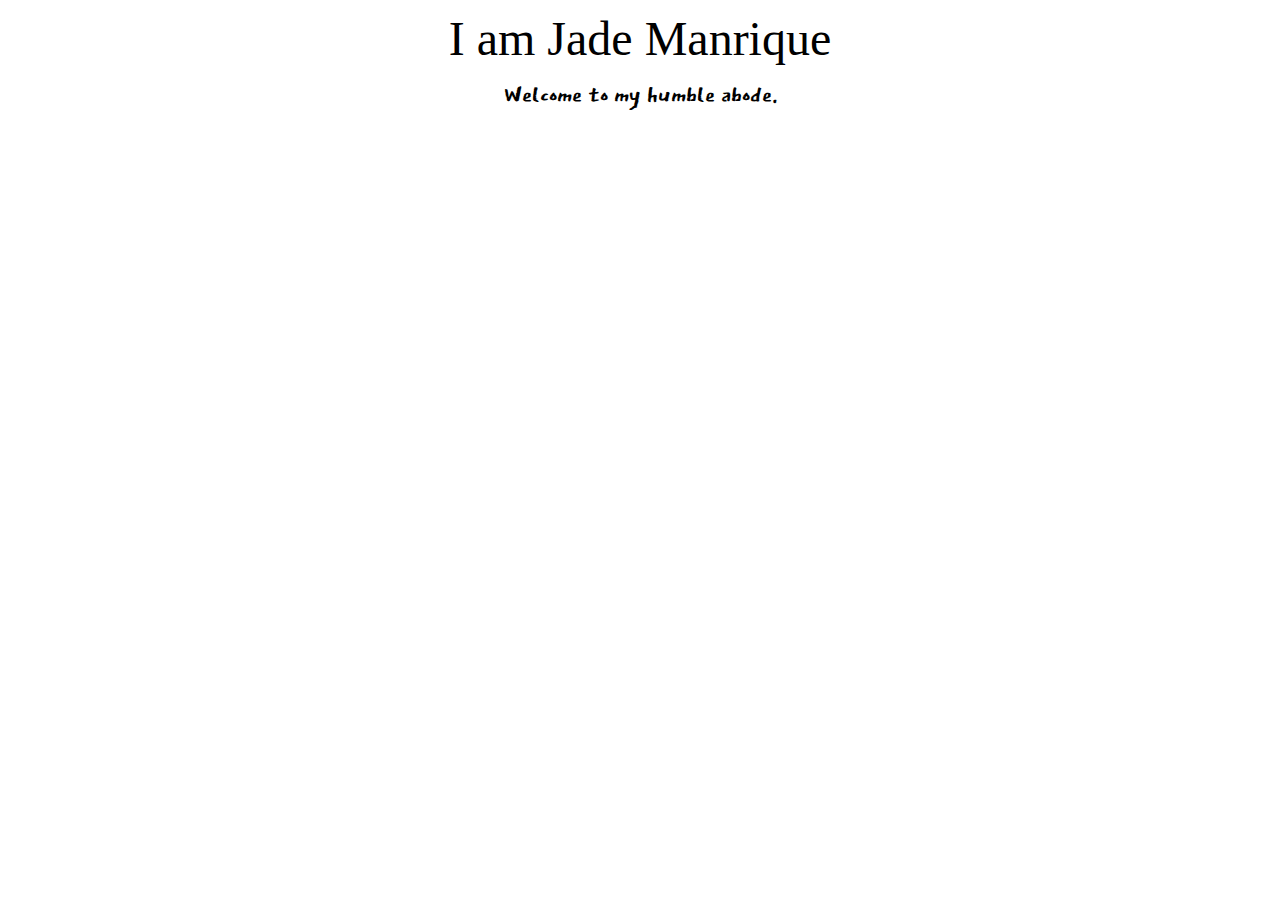
==== index.html @ 16b418fb "Added new files" ====
<!doctype html>

<html lang="en">

<head>
  <meta charset="utf-8">

  <title> About Me </title>
  <meta name="description" content="A webpage about me">
  <meta name="author" content="Jade Manrique">
  <meta name="viewport" content="width=device-width, initial-scale=1.0">

  <link rel="icon" href="img/axe.png">
  <link rel="stylesheet" href="css/reset.css?v=1.0">
  <link rel="stylesheet" href="css/styles.css?v=1.0">
  <script src="scripts/jquery-3.3.1.min.js"></script>
  <script src="scripts/scripts.js"></script>
</head>

<body>

  <h1> I am Jade Manrique </h1>
  <h2> Welcome to my humble abode. </h2>

</body>

</html>
---- css/styles.css ----
@import url('https://fonts.googleapis.com/css?family=Black+Han+Sans|East+Sea+Dokdo|Gugi|Permanent+Marker|Righteous|Shrikhand|Source+Sans+Pro');

h1 {
	margin: 15px;
	text-align: center;
	font-family: 'Permanent Marker', cursive;
	font-size: 3em;
}

h2 {
	margin: 15px;
	text-align: center;
	font-family: 'East Sea Dokdo', sans-serif;
	font-size: 2em;
}

/* Desktops and laptops ----------- */
@media only screen  and (min-width : 800px) (max-width : 1800px){

}

/* Large screens ----------- */
@media only screen  and (min-width : 1824px) {

}
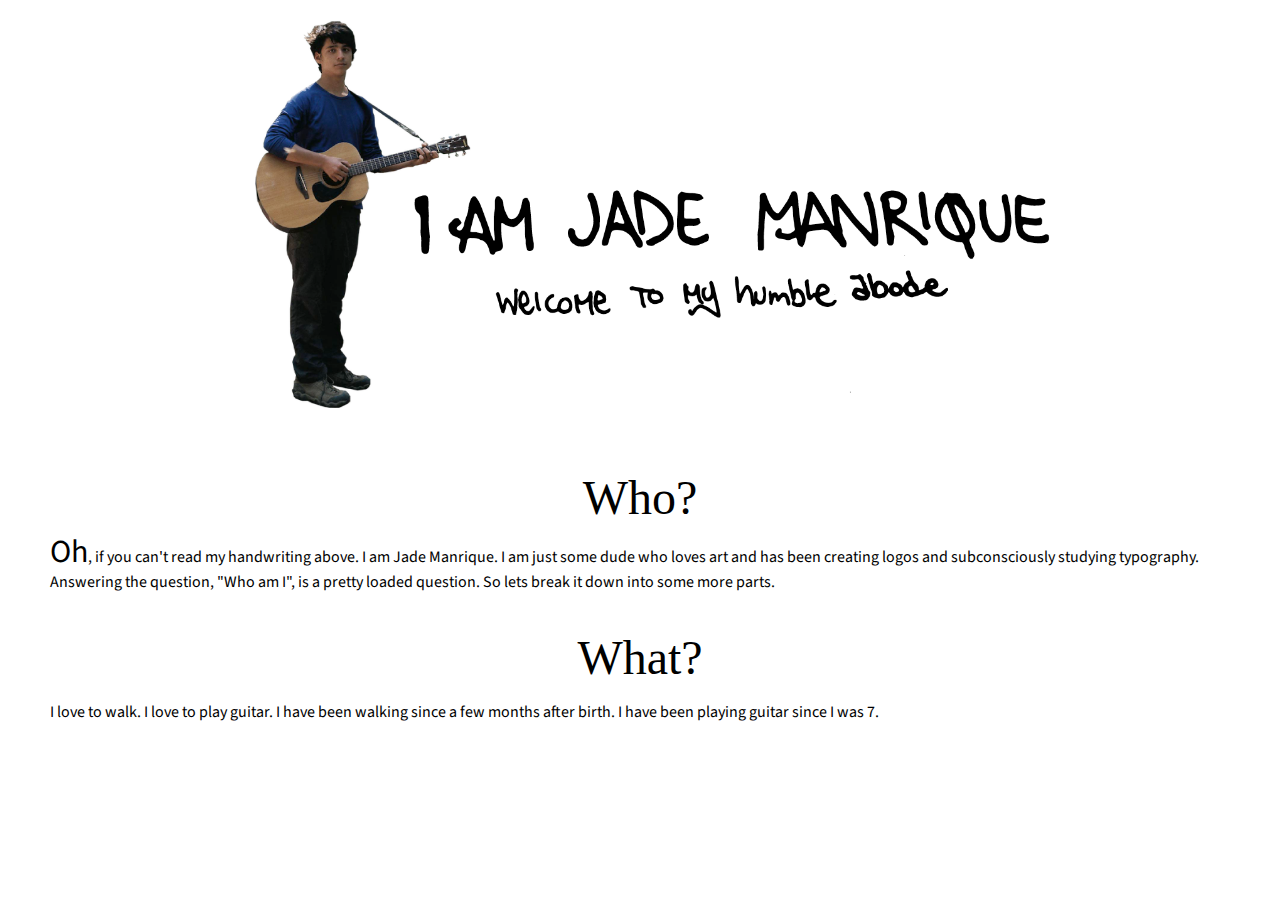
==== commit 73687bce: "Commit" ====
--- a/index.html
+++ b/index.html
@@ -19,8 +19,17 @@
 
 <body>
 
-  <h1> I am Jade Manrique </h1>
-  <h2> Welcome to my humble abode. </h2>
+  <img class="center size" src="img/me-logo.png" alt="my intro" />
+
+  <div class="article">
+    <h1> Who? </h1>
+    <p><span class="big">Oh</span>, if you can't read my handwriting above. I am Jade Manrique. I am just some dude who loves art and has been creating logos and subconsciously studying typography. Answering the question, "Who am I", is a pretty loaded question. So lets break it down into some more parts.</p>
+  </div>
+
+  <div class="article">
+    <h1> What? </h1>
+    <p>I love to walk. I love to play guitar. I have been walking since a few months after birth. I have been playing guitar since I was 7. </p>
+  </div>
 
 </body>
 
--- a/css/styles.css
+++ b/css/styles.css
@@ -1,25 +1,71 @@
 @import url('https://fonts.googleapis.com/css?family=Black+Han+Sans|East+Sea+Dokdo|Gugi|Permanent+Marker|Righteous|Shrikhand|Source+Sans+Pro');
 
+/* raw global styles */
+
 h1 {
-	margin: 15px;
+	margin: 30px;
 	text-align: center;
 	font-family: 'Permanent Marker', cursive;
 	font-size: 3em;
 }
 
 h2 {
-	margin: 15px;
+	margin: 30px;
 	text-align: center;
 	font-family: 'East Sea Dokdo', sans-serif;
 	font-size: 2em;
 }
 
+p {
+	font-family: 'Source Sans Pro', sans-serif;
+	font-size: 1em;
+}
+
+/* article */
+
+.article {
+	margin: 50px;
+	line-height: 25px;
+}
+
+/* global classes */
+.center {
+    display: block;
+    margin-left: auto;
+    margin-right: auto;
+}
+
+.size {
+	width: 900px;
+}
+
+.big {
+	font-size: 2em;
+}
+
 /* Desktops and laptops ----------- */
-@media only screen  and (min-width : 800px) (max-width : 1800px){
+@media screen and (max-width: 920px) {
+
+  body {
+		background-color: red;
+	}
+
+	.size {
+		width: 90%;
+	}
 
 }
 
-/* Large screens ----------- */
-@media only screen  and (min-width : 1824px) {
+@media screen and (max-width: 450px) {
+
+	body {
+		background-color: black;
+	}
+
+	.size {
+		width: 100%;
+	}
+
+
 
 }
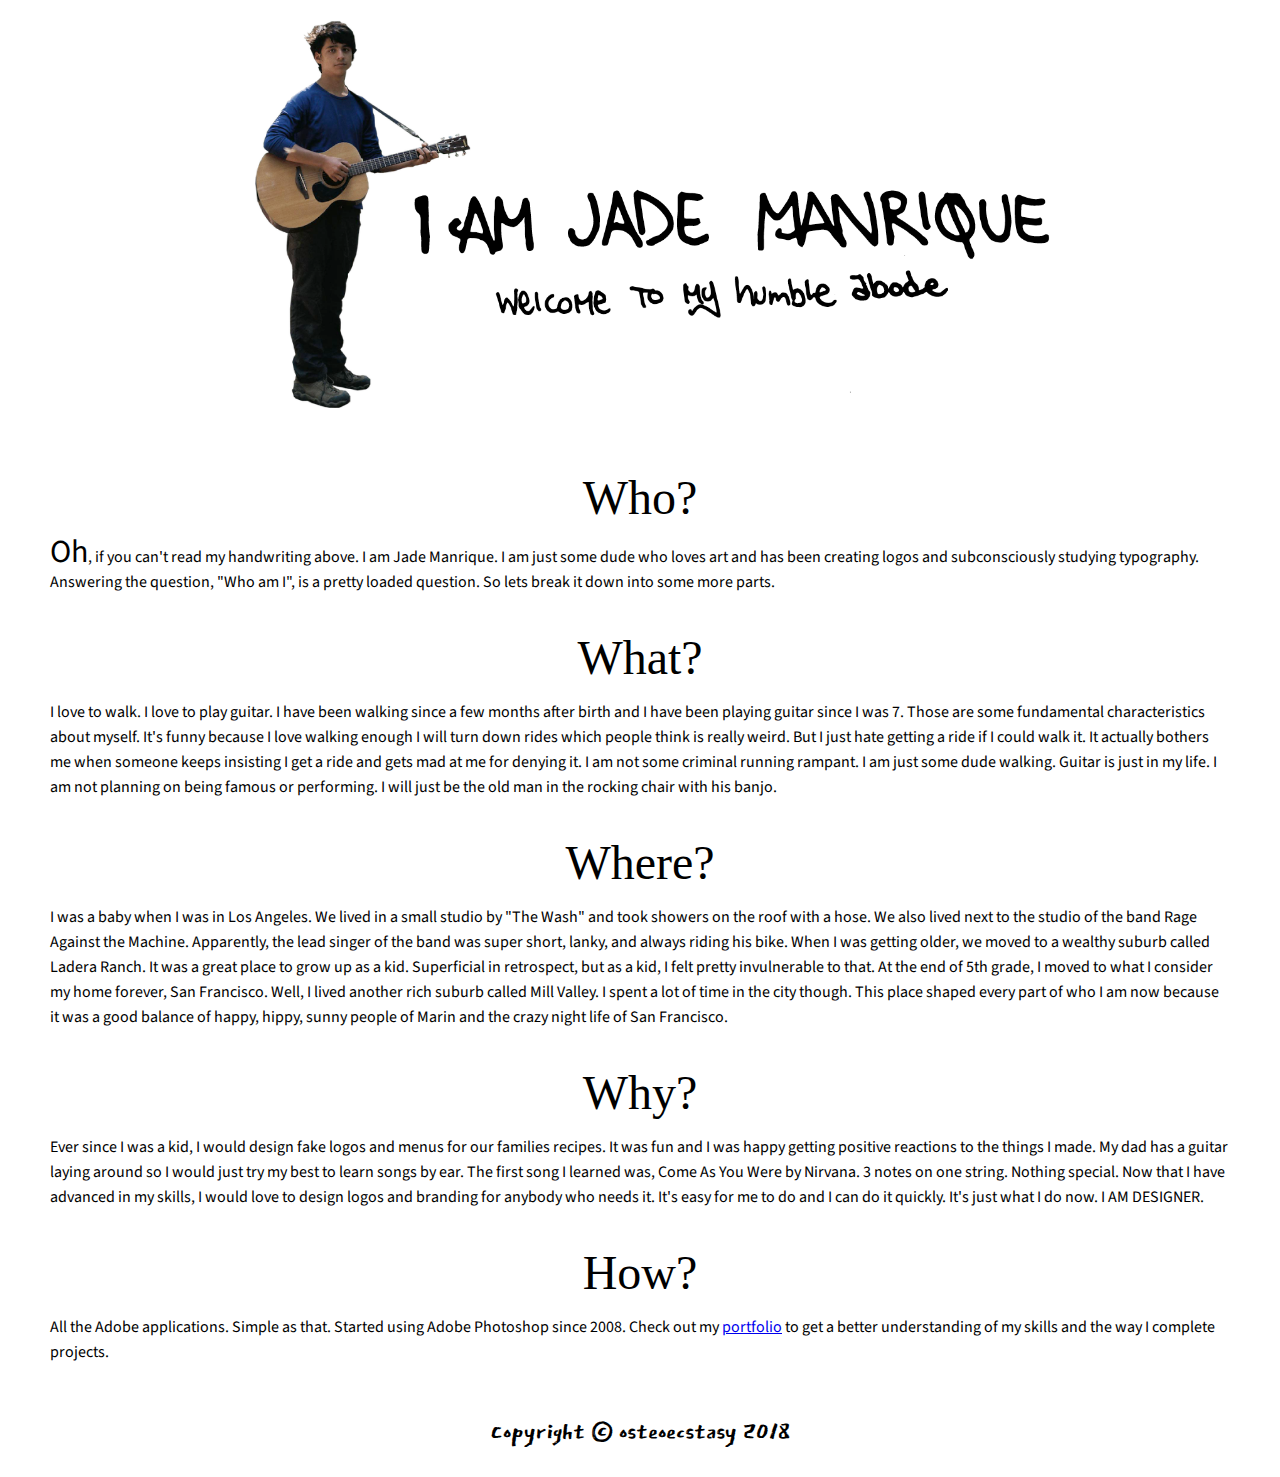
==== commit caba029a: "Finished" ====
--- a/index.html
+++ b/index.html
@@ -28,8 +28,25 @@
 
   <div class="article">
     <h1> What? </h1>
-    <p>I love to walk. I love to play guitar. I have been walking since a few months after birth. I have been playing guitar since I was 7. </p>
+    <p>I love to walk. I love to play guitar. I have been walking since a few months after birth and I have been playing guitar since I was 7. Those are some fundamental characteristics about myself. It's funny because I love walking enough I will turn down rides which people think is really weird. But I just hate getting a ride if I could walk it. It actually bothers me when someone keeps insisting I get a ride and gets mad at me for denying it. I am not some criminal running rampant. I am just some dude walking. Guitar is just in my life. I am not planning on being famous or performing. I will just be the old man in the rocking chair with his banjo. </p>
   </div>
+
+  <div class="article">
+    <h1> Where? </h1>
+    <p>I was a baby when I was in Los Angeles. We lived in a small studio by "The Wash" and took showers on the roof with a hose. We also lived next to the studio of the band Rage Against the Machine. Apparently, the lead singer of the band was super short, lanky, and always riding his bike. When I was getting older, we moved to a wealthy suburb called Ladera Ranch. It was a great place to grow up as a kid. Superficial in retrospect, but as a kid, I felt pretty invulnerable to that. At the end of 5th grade, I moved to what I consider my home forever, San Francisco. Well, I lived another rich suburb called Mill Valley. I spent a lot of time in the city though. This place shaped every part of who I am now because it was a good balance of happy, hippy, sunny people of Marin and the crazy night life of San Francisco.</p>
+  </div>
+
+  <div class="article">
+    <h1> Why? </h1>
+    <p>Ever since I was a kid, I would design fake logos and menus for our families recipes. It was fun and I was happy getting positive reactions to the things I made. My dad has a guitar laying around so I would just try my best to learn songs by ear. The first song I learned was, Come As You Were by Nirvana. 3 notes on one string. Nothing special. Now that I have advanced in my skills, I would love to design logos and branding for anybody who needs it. It's easy for me to do and I can do it quickly. It's just what I do now. I AM DESIGNER.</p>
+  </div>
+
+  <div class="article">
+    <h1> How? </h1>
+    <p>All the Adobe applications. Simple as that. Started using Adobe Photoshop since 2008. Check out my <a href="http://osteoecstasy.thehiddenweb.net/">portfolio</a> to get a better understanding of my skills and the way I complete projects.</p>
+  </div>
+
+  <h2> Copyright &copy; osteoecstasy 2018 </h2>
 
 </body>
 
--- a/css/styles.css
+++ b/css/styles.css
@@ -46,9 +46,7 @@
 /* Desktops and laptops ----------- */
 @media screen and (max-width: 920px) {
 
-  body {
-		background-color: red;
-	}
+
 
 	.size {
 		width: 90%;
@@ -58,9 +56,7 @@
 
 @media screen and (max-width: 450px) {
 
-	body {
-		background-color: black;
-	}
+
 
 	.size {
 		width: 100%;
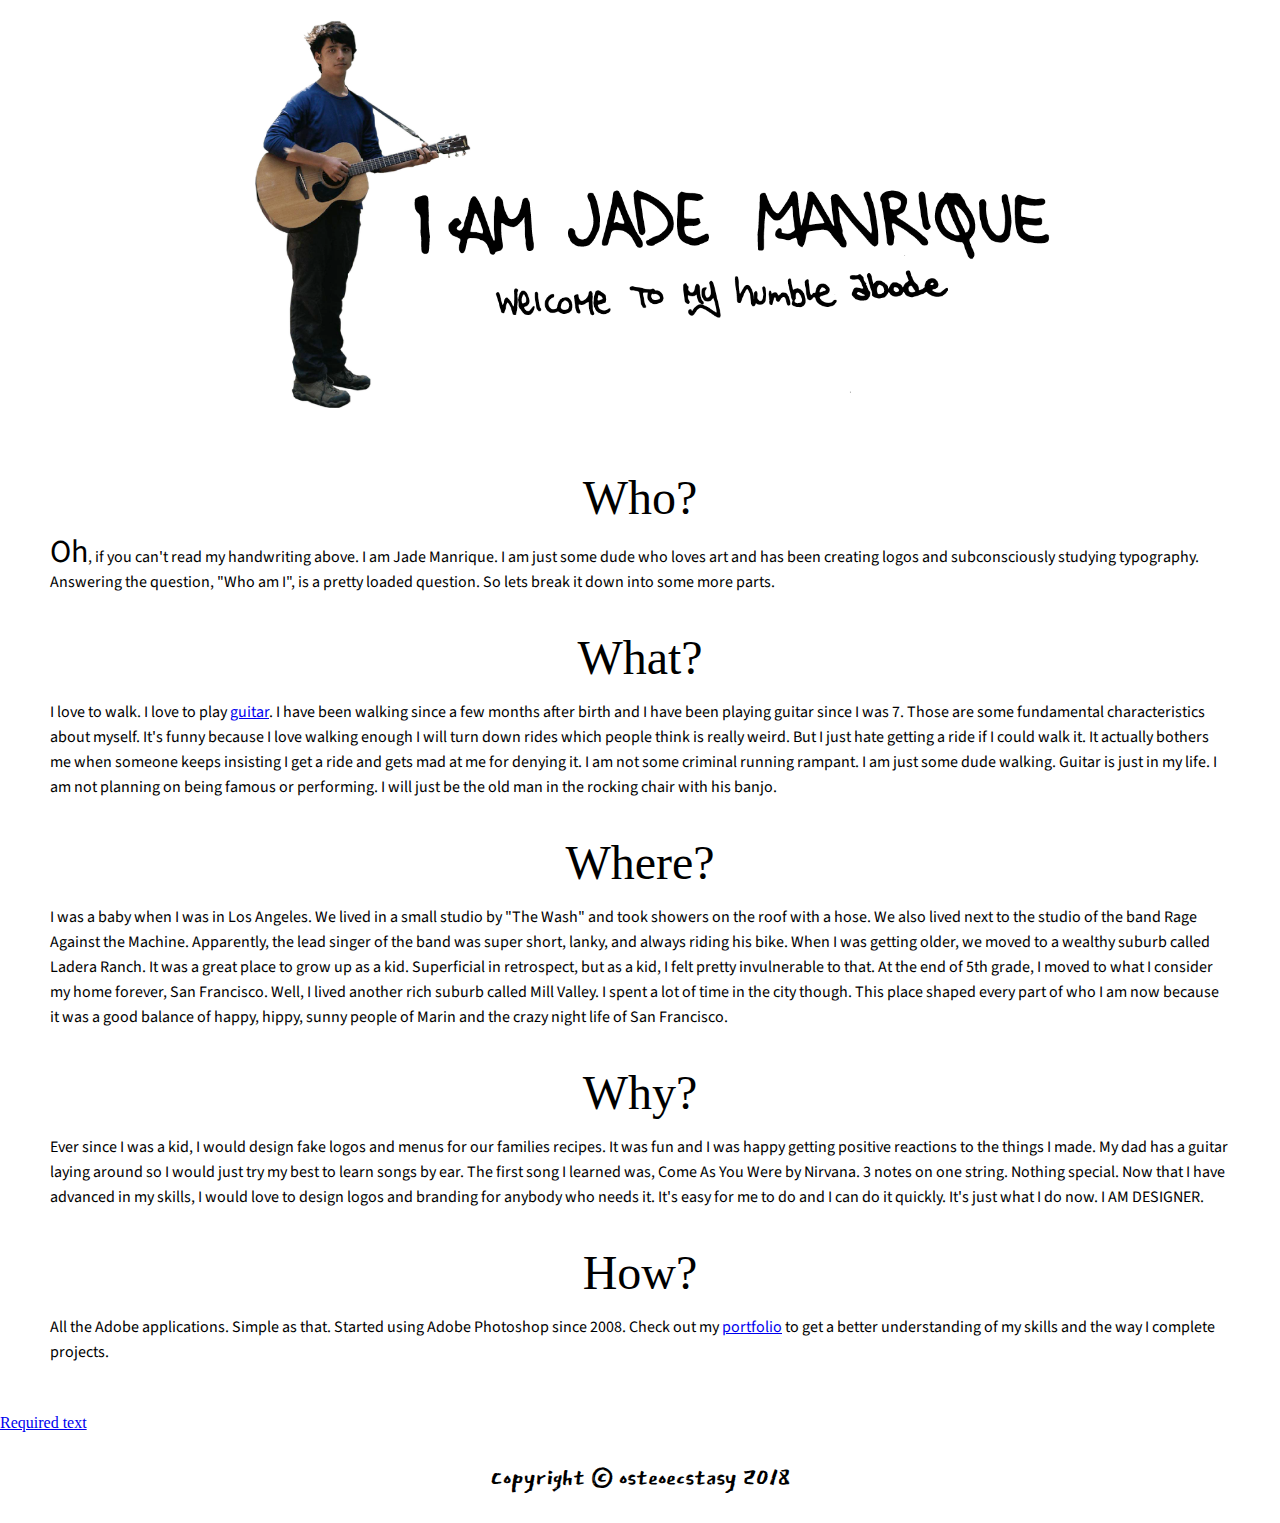
==== commit e5aaa3e9: "Added new files" ====
--- a/index.html
+++ b/index.html
@@ -28,7 +28,7 @@
 
   <div class="article">
     <h1> What? </h1>
-    <p>I love to walk. I love to play guitar. I have been walking since a few months after birth and I have been playing guitar since I was 7. Those are some fundamental characteristics about myself. It's funny because I love walking enough I will turn down rides which people think is really weird. But I just hate getting a ride if I could walk it. It actually bothers me when someone keeps insisting I get a ride and gets mad at me for denying it. I am not some criminal running rampant. I am just some dude walking. Guitar is just in my life. I am not planning on being famous or performing. I will just be the old man in the rocking chair with his banjo. </p>
+    <p>I love to walk. I love to play <a href="#">guitar<img src="img/face.png" /></a>. I have been walking since a few months after birth and I have been playing guitar since I was 7. Those are some fundamental characteristics about myself. It's funny because I love walking enough I will turn down rides which people think is really weird. But I just hate getting a ride if I could walk it. It actually bothers me when someone keeps insisting I get a ride and gets mad at me for denying it. I am not some criminal running rampant. I am just some dude walking. Guitar is just in my life. I am not planning on being famous or performing. I will just be the old man in the rocking chair with his banjo. </p>
   </div>
 
   <div class="article">
@@ -46,6 +46,8 @@
     <p>All the Adobe applications. Simple as that. Started using Adobe Photoshop since 2008. Check out my <a href="http://osteoecstasy.thehiddenweb.net/">portfolio</a> to get a better understanding of my skills and the way I complete projects.</p>
   </div>
 
+  <a href="#">Required text<img src="img/face.png" /></a>
+
   <h2> Copyright &copy; osteoecstasy 2018 </h2>
 
 </body>
--- a/css/styles.css
+++ b/css/styles.css
@@ -43,6 +43,17 @@
 	font-size: 2em;
 }
 
+a img {
+	display:none;
+}
+
+a:hover img {
+	display: block;
+	position: absolute;
+	top: 500px;
+	left: 160px;
+}
+
 /* Desktops and laptops ----------- */
 @media screen and (max-width: 920px) {
 
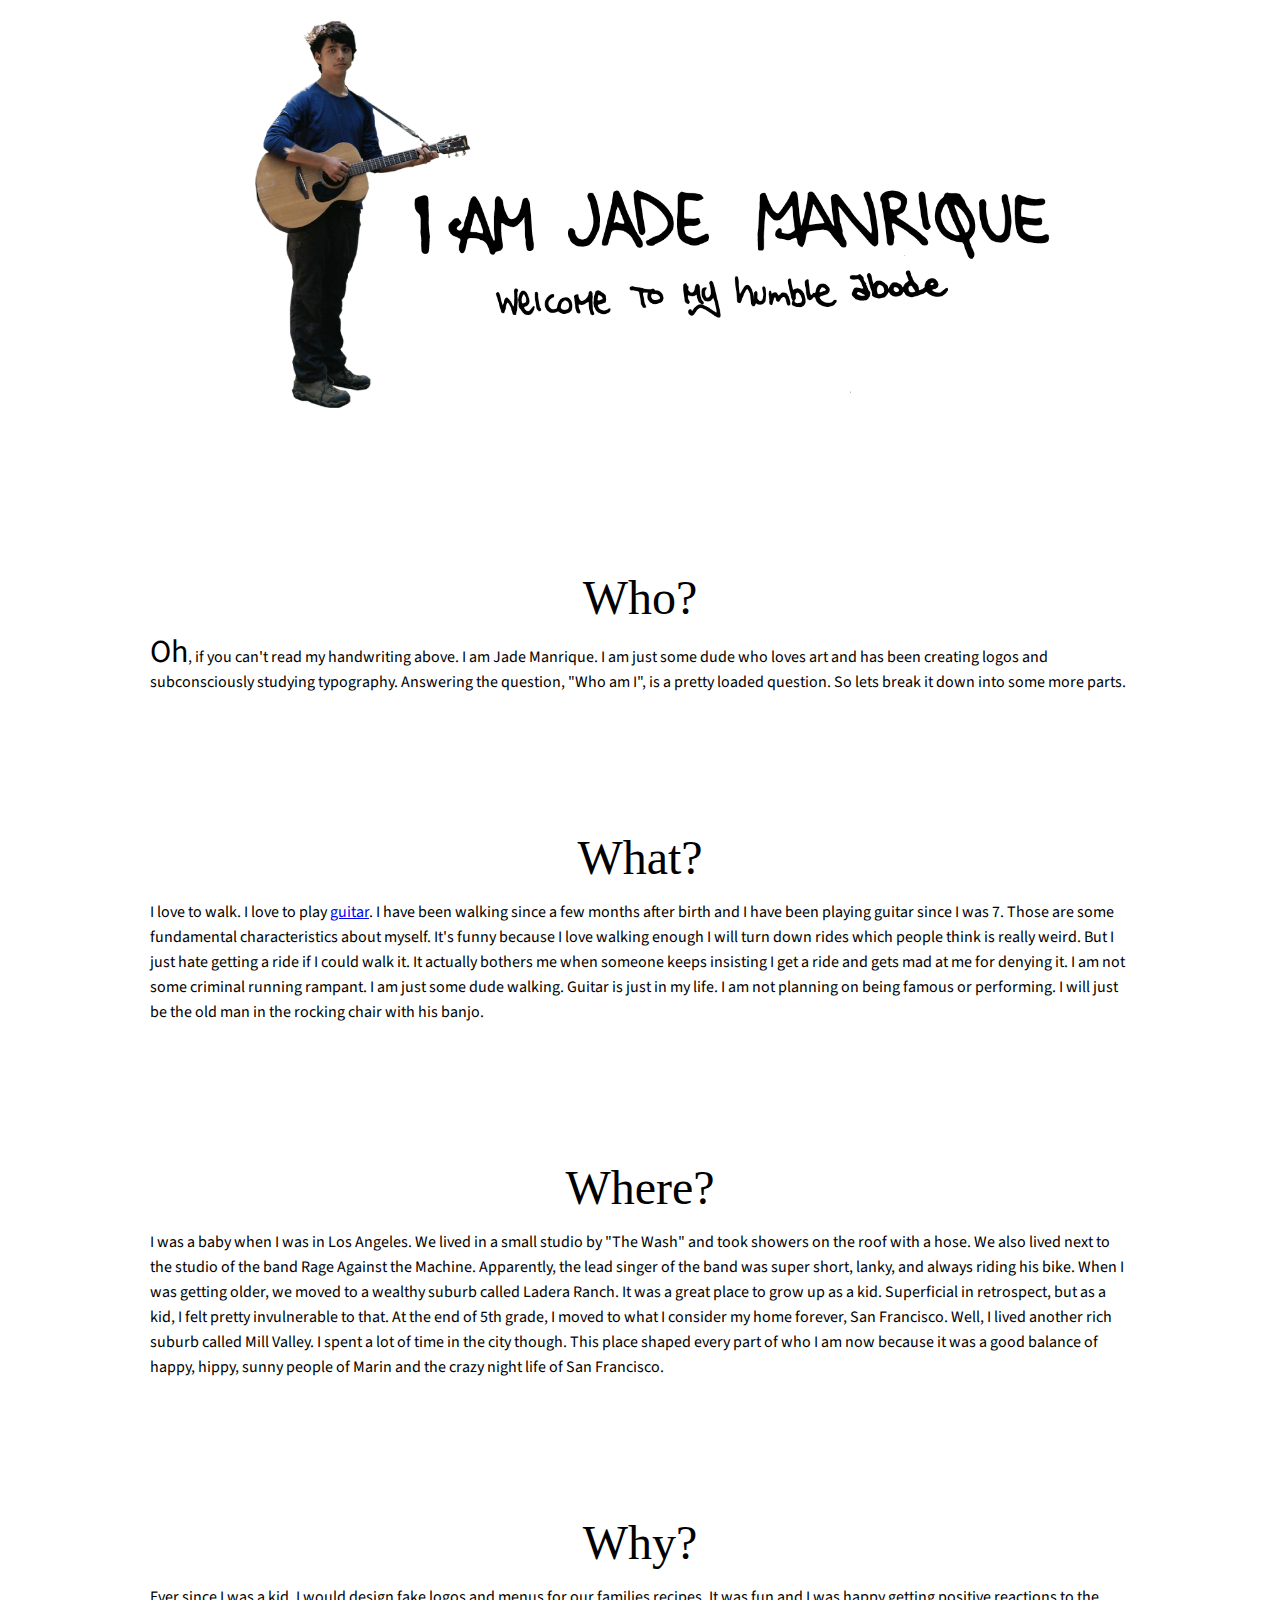
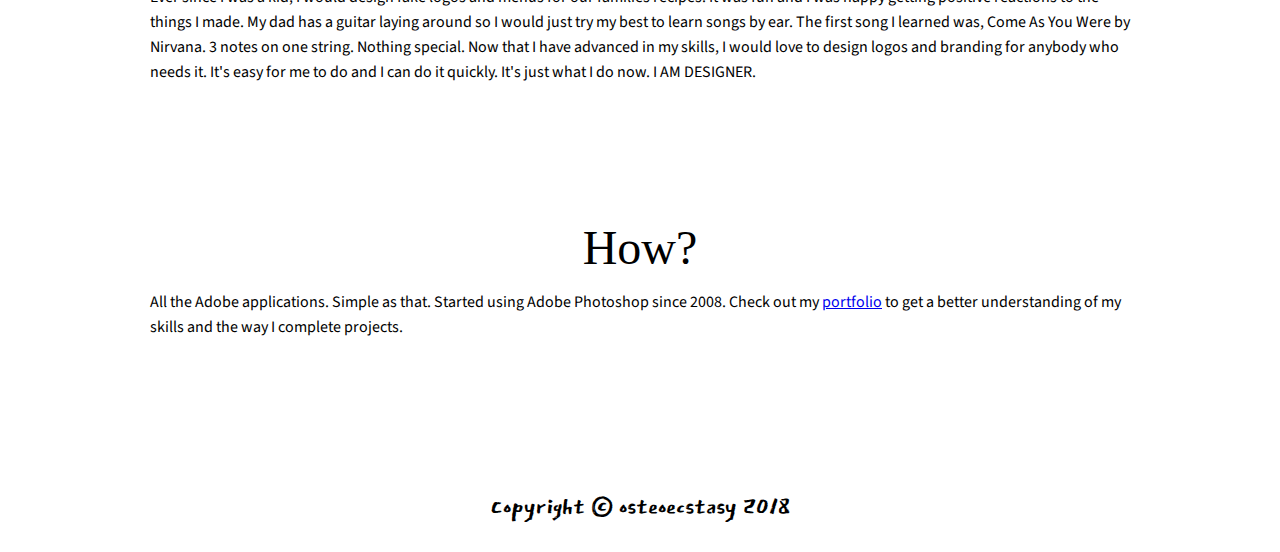
==== commit bcdd2467: "added new files" ====
--- a/index.html
+++ b/index.html
@@ -28,7 +28,7 @@
 
   <div class="article">
     <h1> What? </h1>
-    <p>I love to walk. I love to play <a href="#">guitar<img src="img/face.png" /></a>. I have been walking since a few months after birth and I have been playing guitar since I was 7. Those are some fundamental characteristics about myself. It's funny because I love walking enough I will turn down rides which people think is really weird. But I just hate getting a ride if I could walk it. It actually bothers me when someone keeps insisting I get a ride and gets mad at me for denying it. I am not some criminal running rampant. I am just some dude walking. Guitar is just in my life. I am not planning on being famous or performing. I will just be the old man in the rocking chair with his banjo. </p>
+    <p>I love to walk. I love to play <a href="#" class="disable" onclick="return false">guitar<img class="delarte" src="img/what/delarte.png" width="60px" /></a>. I have been walking since a few months after birth and I have been playing guitar since I was 7. Those are some fundamental characteristics about myself. It's funny because I love walking enough I will turn down rides which people think is really weird. But I just hate getting a ride if I could walk it. It actually bothers me when someone keeps insisting I get a ride and gets mad at me for denying it. I am not some criminal running rampant. I am just some dude walking. Guitar is just in my life. I am not planning on being famous or performing. I will just be the old man in the rocking chair with his banjo. </p>
   </div>
 
   <div class="article">
@@ -46,8 +46,6 @@
     <p>All the Adobe applications. Simple as that. Started using Adobe Photoshop since 2008. Check out my <a href="http://osteoecstasy.thehiddenweb.net/">portfolio</a> to get a better understanding of my skills and the way I complete projects.</p>
   </div>
 
-  <a href="#">Required text<img src="img/face.png" /></a>
-
   <h2> Copyright &copy; osteoecstasy 2018 </h2>
 
 </body>
--- a/css/styles.css
+++ b/css/styles.css
@@ -24,7 +24,7 @@
 /* article */
 
 .article {
-	margin: 50px;
+	margin: 150px;
 	line-height: 25px;
 }
 
@@ -43,6 +43,10 @@
 	font-size: 2em;
 }
 
+.rotate {
+	transform:rotate(90deg);
+}
+
 a img {
 	display:none;
 }
@@ -50,8 +54,15 @@
 a:hover img {
 	display: block;
 	position: absolute;
-	top: 500px;
-	left: 160px;
+}
+
+a.disable {
+  cursor: default;
+}
+
+.delarte {
+	top: 710px;
+	left: 535px;
 }
 
 /* Desktops and laptops ----------- */
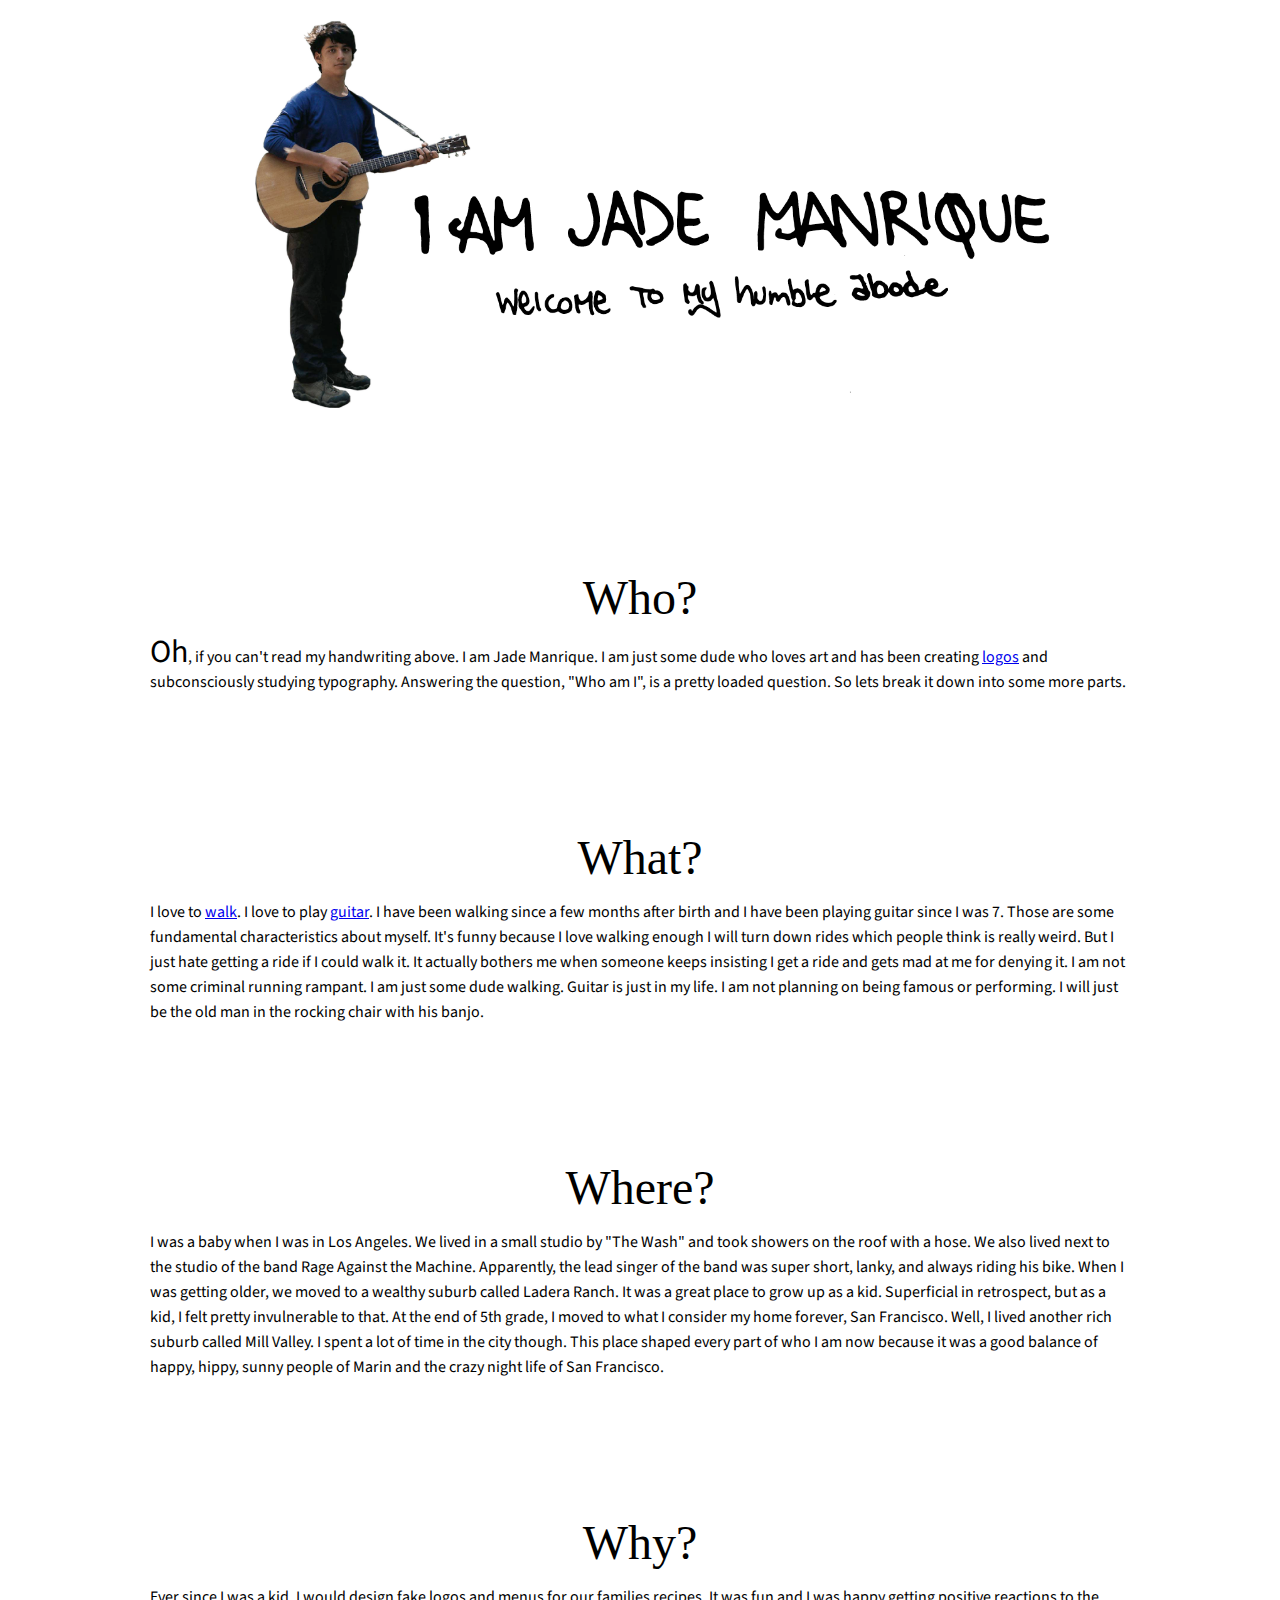
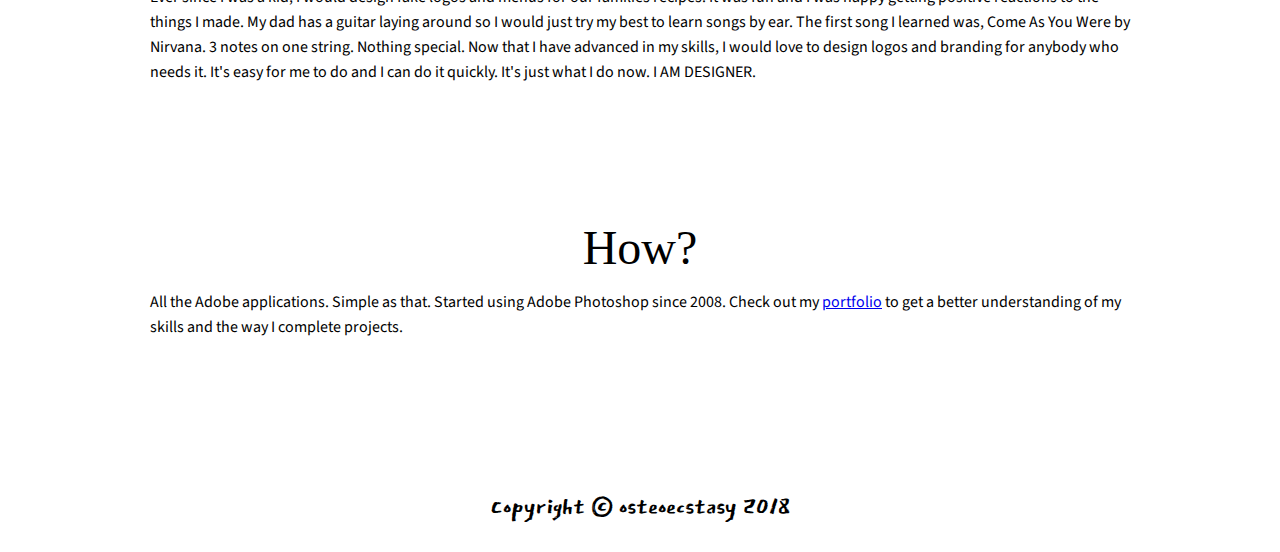
==== commit 51fea895: "added new files" ====
--- a/index.html
+++ b/index.html
@@ -23,12 +23,12 @@
 
   <div class="article">
     <h1> Who? </h1>
-    <p><span class="big">Oh</span>, if you can't read my handwriting above. I am Jade Manrique. I am just some dude who loves art and has been creating logos and subconsciously studying typography. Answering the question, "Who am I", is a pretty loaded question. So lets break it down into some more parts.</p>
+    <p><span class="big">Oh</span>, if you can't read my handwriting above. I am Jade Manrique. I am just some dude who loves art and has been creating <a href="#" class="disable" onclick="return false">logos<img class="who" src="img/who/local.png" width="200px" /></a> and subconsciously studying typography. Answering the question, "Who am I", is a pretty loaded question. So lets break it down into some more parts.</p>
   </div>
 
   <div class="article">
     <h1> What? </h1>
-    <p>I love to walk. I love to play <a href="#" class="disable" onclick="return false">guitar<img class="delarte" src="img/what/delarte.png" width="60px" /></a>. I have been walking since a few months after birth and I have been playing guitar since I was 7. Those are some fundamental characteristics about myself. It's funny because I love walking enough I will turn down rides which people think is really weird. But I just hate getting a ride if I could walk it. It actually bothers me when someone keeps insisting I get a ride and gets mad at me for denying it. I am not some criminal running rampant. I am just some dude walking. Guitar is just in my life. I am not planning on being famous or performing. I will just be the old man in the rocking chair with his banjo. </p>
+    <p>I love to <a href="#" class="disable" onclick="return false">walk<img class="what" src="img/what/walk.png" width="400px" /></a>. I love to play <a href="#" class="disable" onclick="return false">guitar<img class="what" src="img/what/delarte.png" width="60px" /></a>. I have been walking since a few months after birth and I have been playing guitar since I was 7. Those are some fundamental characteristics about myself. It's funny because I love walking enough I will turn down rides which people think is really weird. But I just hate getting a ride if I could walk it. It actually bothers me when someone keeps insisting I get a ride and gets mad at me for denying it. I am not some criminal running rampant. I am just some dude walking. Guitar is just in my life. I am not planning on being famous or performing. I will just be the old man in the rocking chair with his banjo. </p>
   </div>
 
   <div class="article">
--- a/css/styles.css
+++ b/css/styles.css
@@ -60,7 +60,13 @@
   cursor: default;
 }
 
-.delarte {
+.who {
+	top: 450px;
+	left: 470px;
+	text-align: center;
+}
+
+.what {
 	top: 710px;
 	left: 535px;
 }
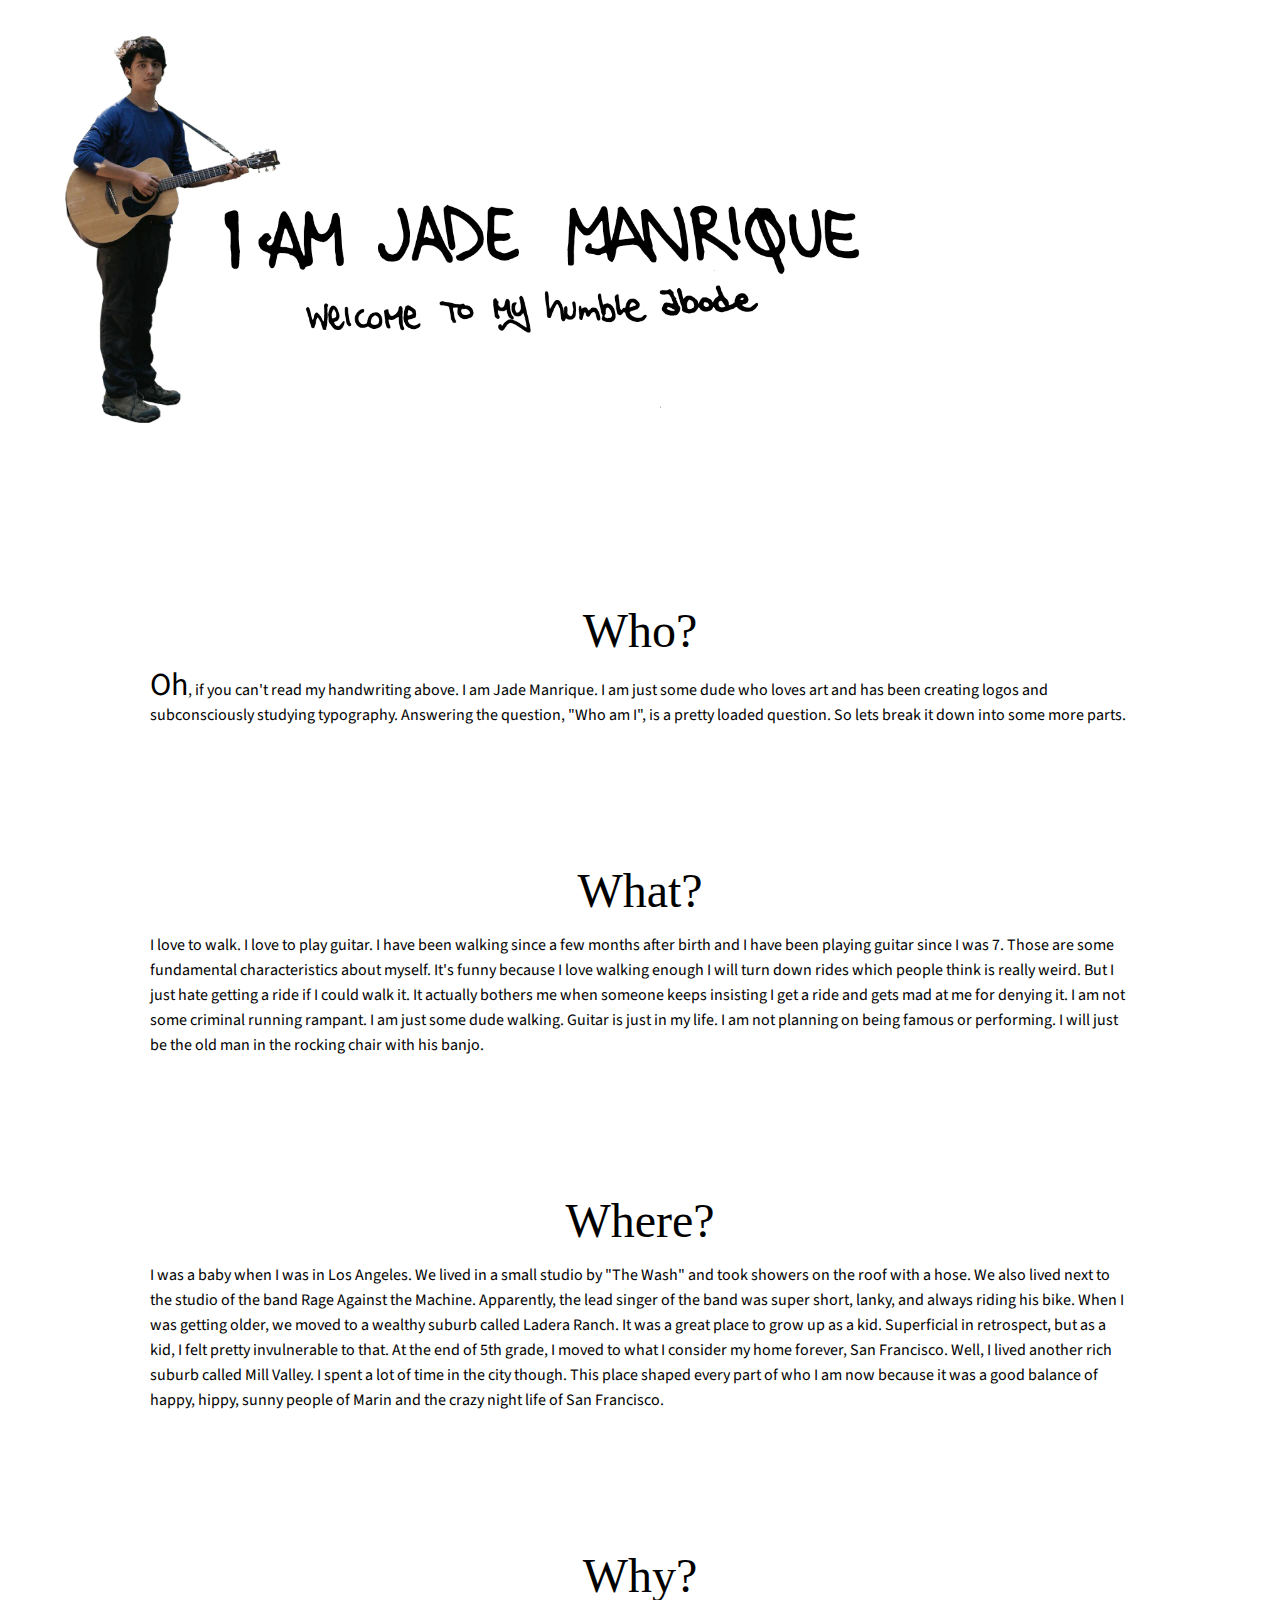
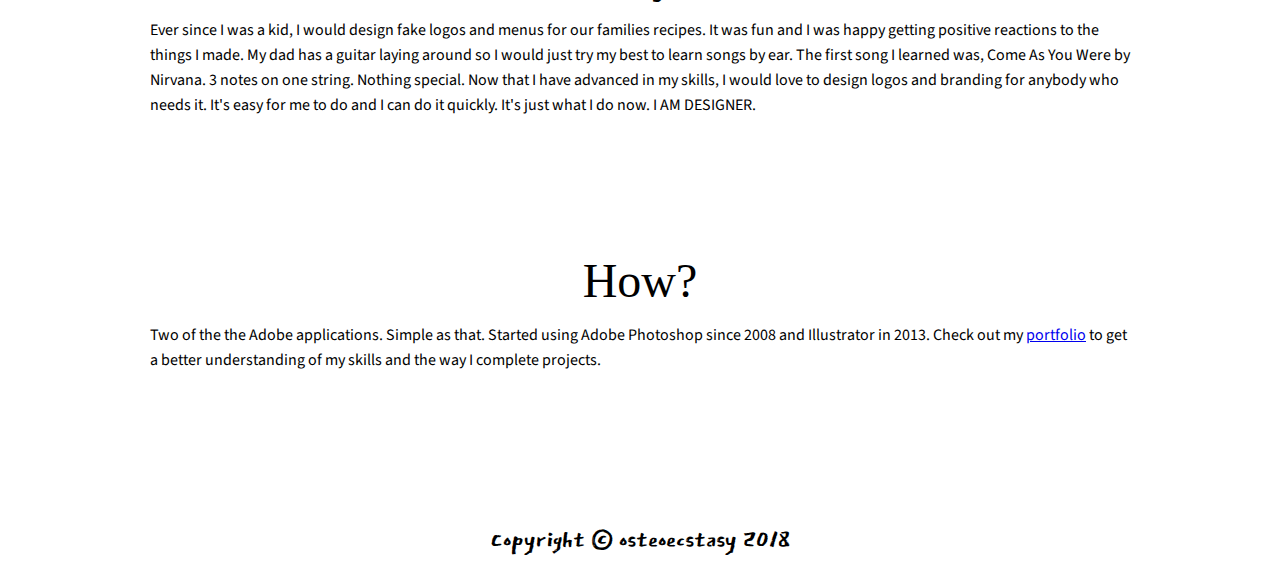
==== commit a0231913: "deleted all .css" ====
--- a/index.html
+++ b/index.html
@@ -19,16 +19,22 @@
 
 <body>
 
+<!-- code for hover image thingy
+
+  <a href="#" class="disable" onclick="return false">"The Wash"<img class="where" src="img/where/wash.png" width="60px" /></a>
+
+-->
+
   <img class="center size" src="img/me-logo.png" alt="my intro" />
 
   <div class="article">
     <h1> Who? </h1>
-    <p><span class="big">Oh</span>, if you can't read my handwriting above. I am Jade Manrique. I am just some dude who loves art and has been creating <a href="#" class="disable" onclick="return false">logos<img class="who" src="img/who/local.png" width="200px" /></a> and subconsciously studying typography. Answering the question, "Who am I", is a pretty loaded question. So lets break it down into some more parts.</p>
+    <p><span class="big">Oh</span>, if you can't read my handwriting above. I am Jade Manrique. I am just some dude who loves art and has been creating logos and subconsciously studying typography. Answering the question, "Who am I", is a pretty loaded question. So lets break it down into some more parts.</p>
   </div>
 
   <div class="article">
     <h1> What? </h1>
-    <p>I love to <a href="#" class="disable" onclick="return false">walk<img class="what" src="img/what/walk.png" width="400px" /></a>. I love to play <a href="#" class="disable" onclick="return false">guitar<img class="what" src="img/what/delarte.png" width="60px" /></a>. I have been walking since a few months after birth and I have been playing guitar since I was 7. Those are some fundamental characteristics about myself. It's funny because I love walking enough I will turn down rides which people think is really weird. But I just hate getting a ride if I could walk it. It actually bothers me when someone keeps insisting I get a ride and gets mad at me for denying it. I am not some criminal running rampant. I am just some dude walking. Guitar is just in my life. I am not planning on being famous or performing. I will just be the old man in the rocking chair with his banjo. </p>
+    <p>I love to walk. I love to play guitar. I have been walking since a few months after birth and I have been playing guitar since I was 7. Those are some fundamental characteristics about myself. It's funny because I love walking enough I will turn down rides which people think is really weird. But I just hate getting a ride if I could walk it. It actually bothers me when someone keeps insisting I get a ride and gets mad at me for denying it. I am not some criminal running rampant. I am just some dude walking. Guitar is just in my life. I am not planning on being famous or performing. I will just be the old man in the rocking chair with his banjo. </p>
   </div>
 
   <div class="article">
@@ -43,7 +49,7 @@
 
   <div class="article">
     <h1> How? </h1>
-    <p>All the Adobe applications. Simple as that. Started using Adobe Photoshop since 2008. Check out my <a href="http://osteoecstasy.thehiddenweb.net/">portfolio</a> to get a better understanding of my skills and the way I complete projects.</p>
+    <p>Two of the the Adobe applications. Simple as that. Started using Adobe Photoshop since 2008 and Illustrator in 2013. Check out my <a href="http://osteoecstasy.thehiddenweb.net/">portfolio</a> to get a better understanding of my skills and the way I complete projects.</p>
   </div>
 
   <h2> Copyright &copy; osteoecstasy 2018 </h2>
--- a/css/styles.css
+++ b/css/styles.css
@@ -30,9 +30,7 @@
 
 /* global classes */
 .center {
-    display: block;
-    margin-left: auto;
-    margin-right: auto;
+    margin: 15px auto;
 }
 
 .size {
@@ -44,32 +42,22 @@
 }
 
 .rotate {
-	transform:rotate(90deg);
+	transform: rotate(90deg);
 }
 
 a img {
-	display:none;
+	display: none;
 }
 
 a:hover img {
 	display: block;
-	position: absolute;
+	position: relative;
 }
 
 a.disable {
   cursor: default;
 }
 
-.who {
-	top: 450px;
-	left: 470px;
-	text-align: center;
-}
-
-.what {
-	top: 710px;
-	left: 535px;
-}
 
 /* Desktops and laptops ----------- */
 @media screen and (max-width: 920px) {
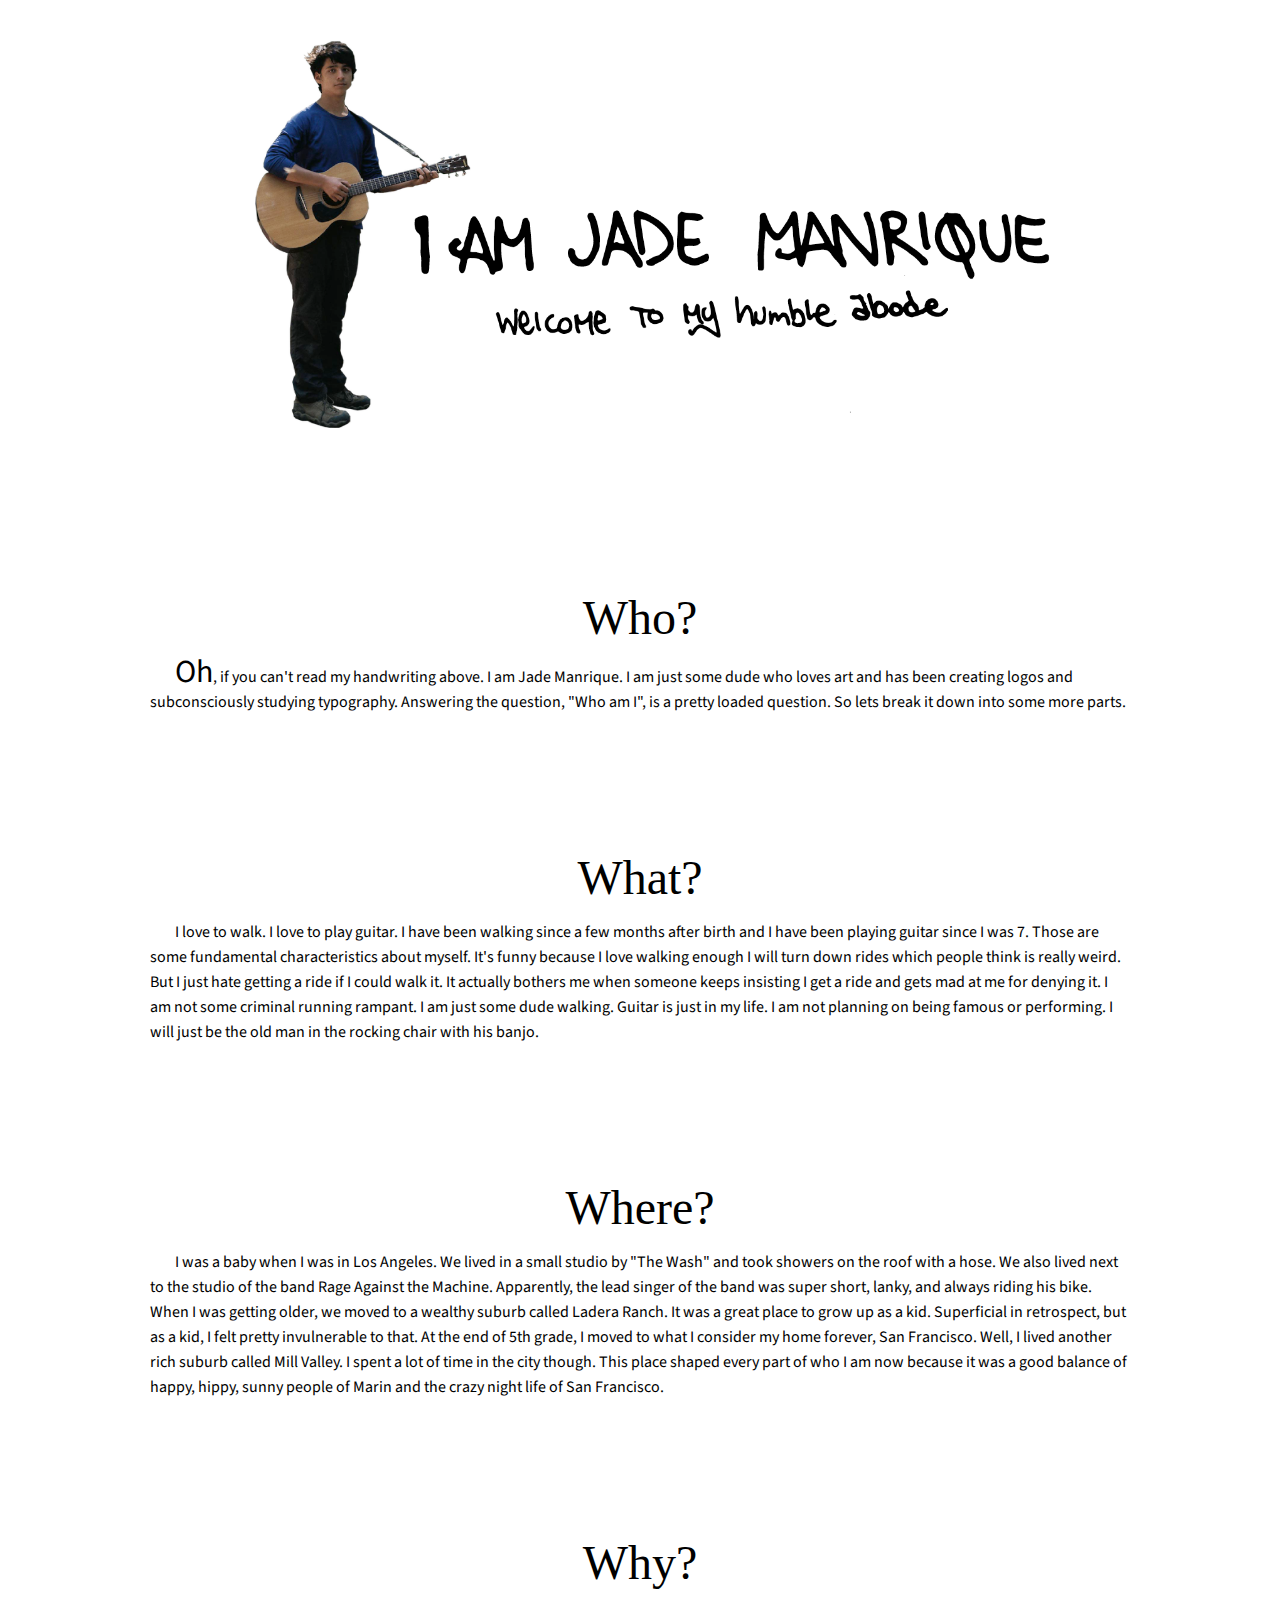
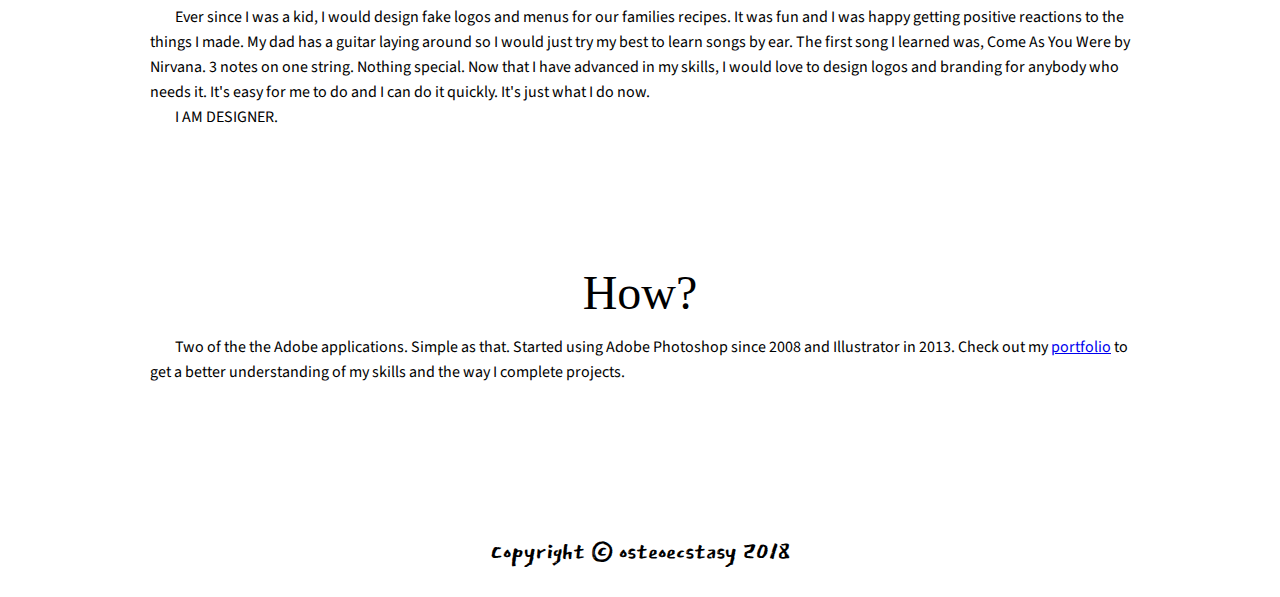
==== commit 45a4afab: "Fixed .css" ====
--- a/index.html
+++ b/index.html
@@ -29,27 +29,38 @@
 
   <div class="article">
     <h1> Who? </h1>
-    <p><span class="big">Oh</span>, if you can't read my handwriting above. I am Jade Manrique. I am just some dude who loves art and has been creating logos and subconsciously studying typography. Answering the question, "Who am I", is a pretty loaded question. So lets break it down into some more parts.</p>
+    <div class="para">
+        <p><span class="big">Oh</span>, if you can't read my handwriting above. I am Jade Manrique. I am just some dude who loves art and has been creating <span class="hov">logos</span> and subconsciously studying <span class="hov">typography.</span> Answering the question, "Who am I", is a pretty loaded question. So lets break it down into some more parts.</p>
+    </div>
   </div>
 
   <div class="article">
     <h1> What? </h1>
-    <p>I love to walk. I love to play guitar. I have been walking since a few months after birth and I have been playing guitar since I was 7. Those are some fundamental characteristics about myself. It's funny because I love walking enough I will turn down rides which people think is really weird. But I just hate getting a ride if I could walk it. It actually bothers me when someone keeps insisting I get a ride and gets mad at me for denying it. I am not some criminal running rampant. I am just some dude walking. Guitar is just in my life. I am not planning on being famous or performing. I will just be the old man in the rocking chair with his banjo. </p>
+    <div class="para">
+      <p>I love to walk. I love to play <span class="hov">guitar.</span> I have been walking since a few months after birth and I have been playing guitar since I was 7. Those are some fundamental characteristics about myself. It's funny because I love <span class="hov">walking</span> enough I will turn down rides which people think is really weird. But I just hate getting a ride if I could walk it. It actually bothers me when someone keeps insisting I get a ride and gets mad at me for denying it. I am not some criminal running rampant. I am just some dude walking. Guitar is just in my life. I am not planning on being famous or performing. I will just be the old man in the rocking chair with his <span class="hov">banjo.</span> </p>
+    </div>
   </div>
 
   <div class="article">
     <h1> Where? </h1>
-    <p>I was a baby when I was in Los Angeles. We lived in a small studio by "The Wash" and took showers on the roof with a hose. We also lived next to the studio of the band Rage Against the Machine. Apparently, the lead singer of the band was super short, lanky, and always riding his bike. When I was getting older, we moved to a wealthy suburb called Ladera Ranch. It was a great place to grow up as a kid. Superficial in retrospect, but as a kid, I felt pretty invulnerable to that. At the end of 5th grade, I moved to what I consider my home forever, San Francisco. Well, I lived another rich suburb called Mill Valley. I spent a lot of time in the city though. This place shaped every part of who I am now because it was a good balance of happy, hippy, sunny people of Marin and the crazy night life of San Francisco.</p>
+    <div class="para">
+      <p>I was a baby when I was in <span class="hov">Los Angeles.</span> We lived in a small studio by "The Wash" and took showers on the roof with a hose. We also lived next to the studio of the band <span class="hov">Rage Against the Machine.</span> Apparently, the lead singer of the band was super short, lanky, and always riding his bike. When I was getting older, we moved to a wealthy suburb called Ladera Ranch. It was a great place to grow up as a kid. Superficial in retrospect, but as a kid, I felt pretty invulnerable to that. At the end of 5th grade, I moved to what I consider my home forever, <span class="hov">San Francisco.</span> Well, I lived another rich suburb called <span class="hov">Mill Valley.</span> I spent a lot of time in the city though. This place shaped every part of who I am now because it was a good balance of happy, hippy, sunny people of Marin and the crazy night life of San Francisco.</p>
+    </div>
   </div>
 
   <div class="article">
     <h1> Why? </h1>
-    <p>Ever since I was a kid, I would design fake logos and menus for our families recipes. It was fun and I was happy getting positive reactions to the things I made. My dad has a guitar laying around so I would just try my best to learn songs by ear. The first song I learned was, Come As You Were by Nirvana. 3 notes on one string. Nothing special. Now that I have advanced in my skills, I would love to design logos and branding for anybody who needs it. It's easy for me to do and I can do it quickly. It's just what I do now. I AM DESIGNER.</p>
+    <div class="para">
+      <p>Ever since I was a kid, I would design fake logos and menus for our families recipes. It was fun and I was happy getting positive reactions to the things I made. My dad has a guitar laying around so I would just try my best to learn songs by ear. The first song I learned was, <span class="hov">Come As You Were by Nirvana.</span> 3 notes on one string. Nothing special. Now that I have advanced in my skills, I would love to design logos and branding for anybody who needs it. It's easy for me to do and I can do it quickly. It's just what I do now.</p>
+      <p><span class="hov2">I AM DESIGNER.</span></p>
+    </div>
   </div>
 
   <div class="article">
     <h1> How? </h1>
-    <p>Two of the the Adobe applications. Simple as that. Started using Adobe Photoshop since 2008 and Illustrator in 2013. Check out my <a href="http://osteoecstasy.thehiddenweb.net/">portfolio</a> to get a better understanding of my skills and the way I complete projects.</p>
+    <div class="para">
+      <p>Two of the the Adobe applications. Simple as that. Started using Adobe Photoshop since 2008 and Illustrator in 2013. Check out my <a href="http://osteoecstasy.thehiddenweb.net/">portfolio</a> to get a better understanding of my skills and the way I complete projects.</p>
+    </div>
   </div>
 
   <h2> Copyright &copy; osteoecstasy 2018 </h2>
--- a/css/styles.css
+++ b/css/styles.css
@@ -28,13 +28,20 @@
 	line-height: 25px;
 }
 
+/* paragraph */
+
+.para {
+	text-indent: 25px;
+}
+
 /* global classes */
 .center {
-    margin: 15px auto;
+  margin: 20px auto;
 }
 
 .size {
 	width: 900px;
+	display: block;
 }
 
 .big {
